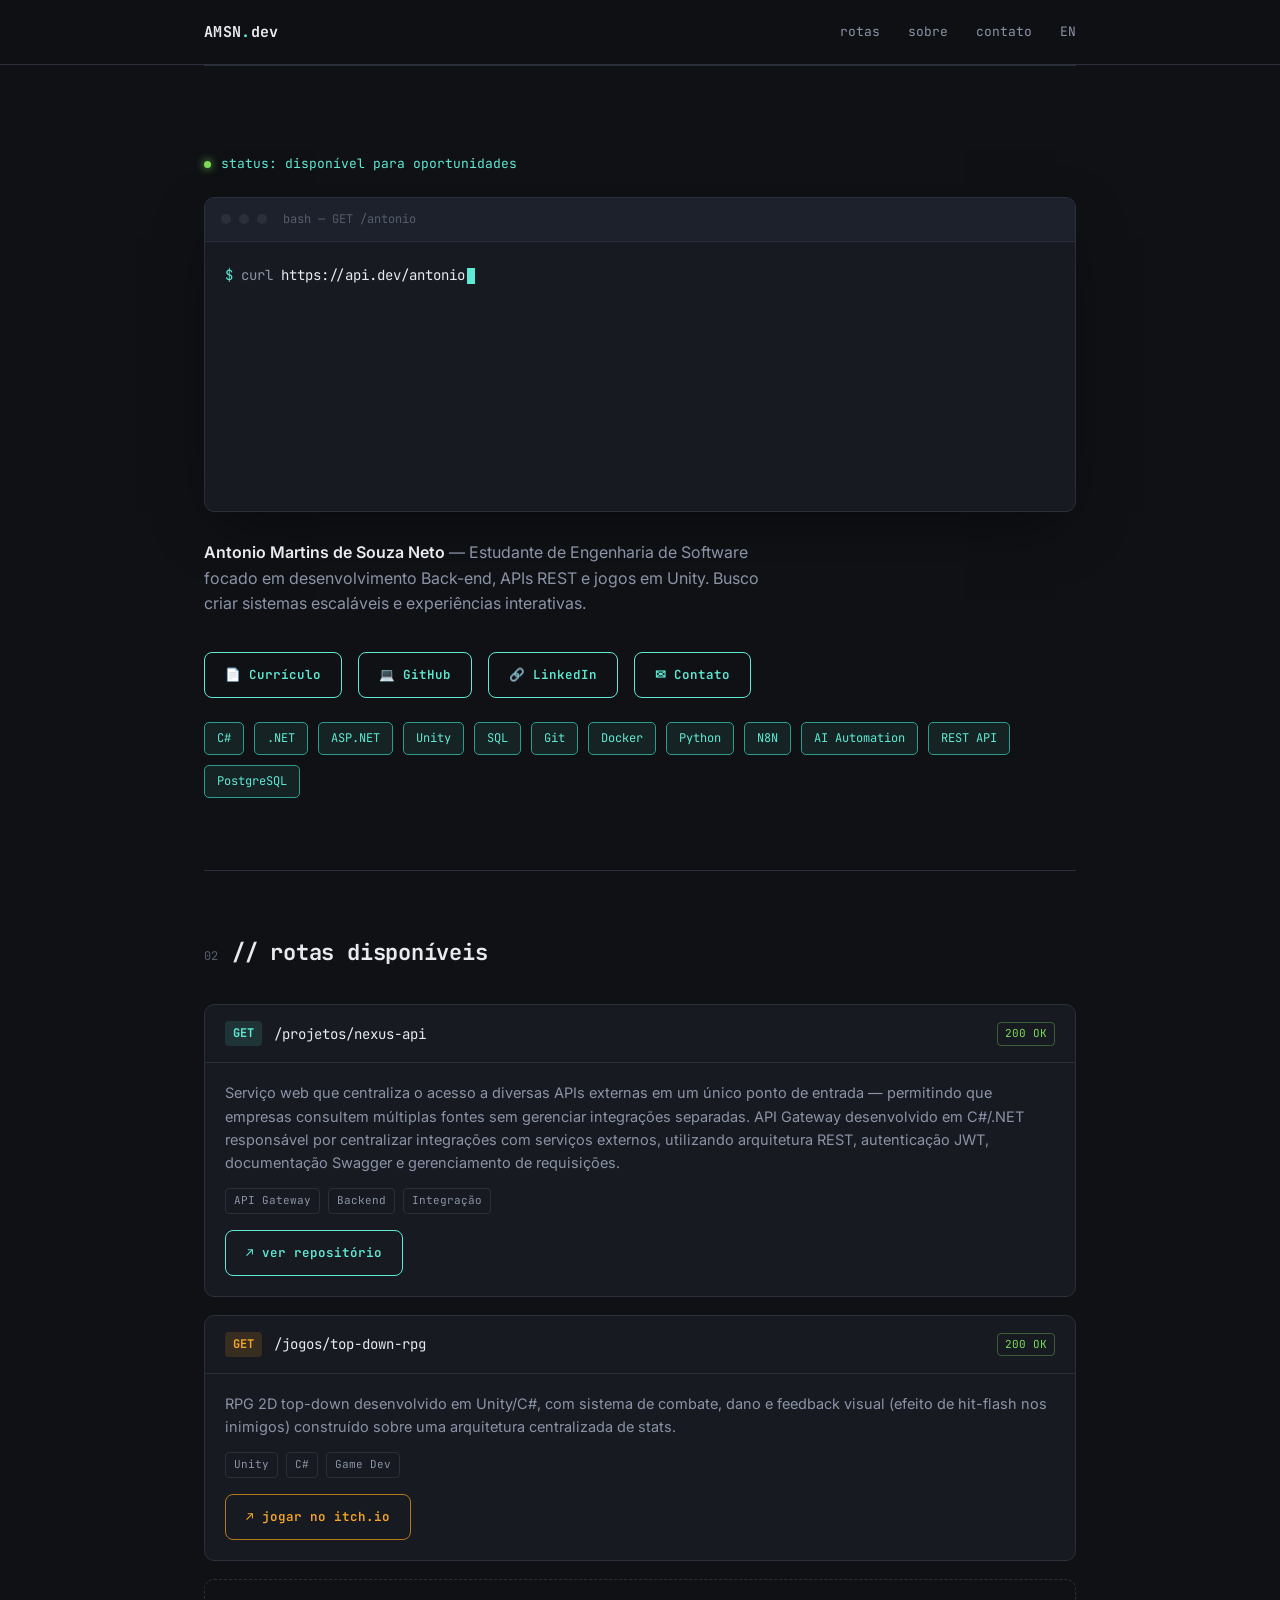
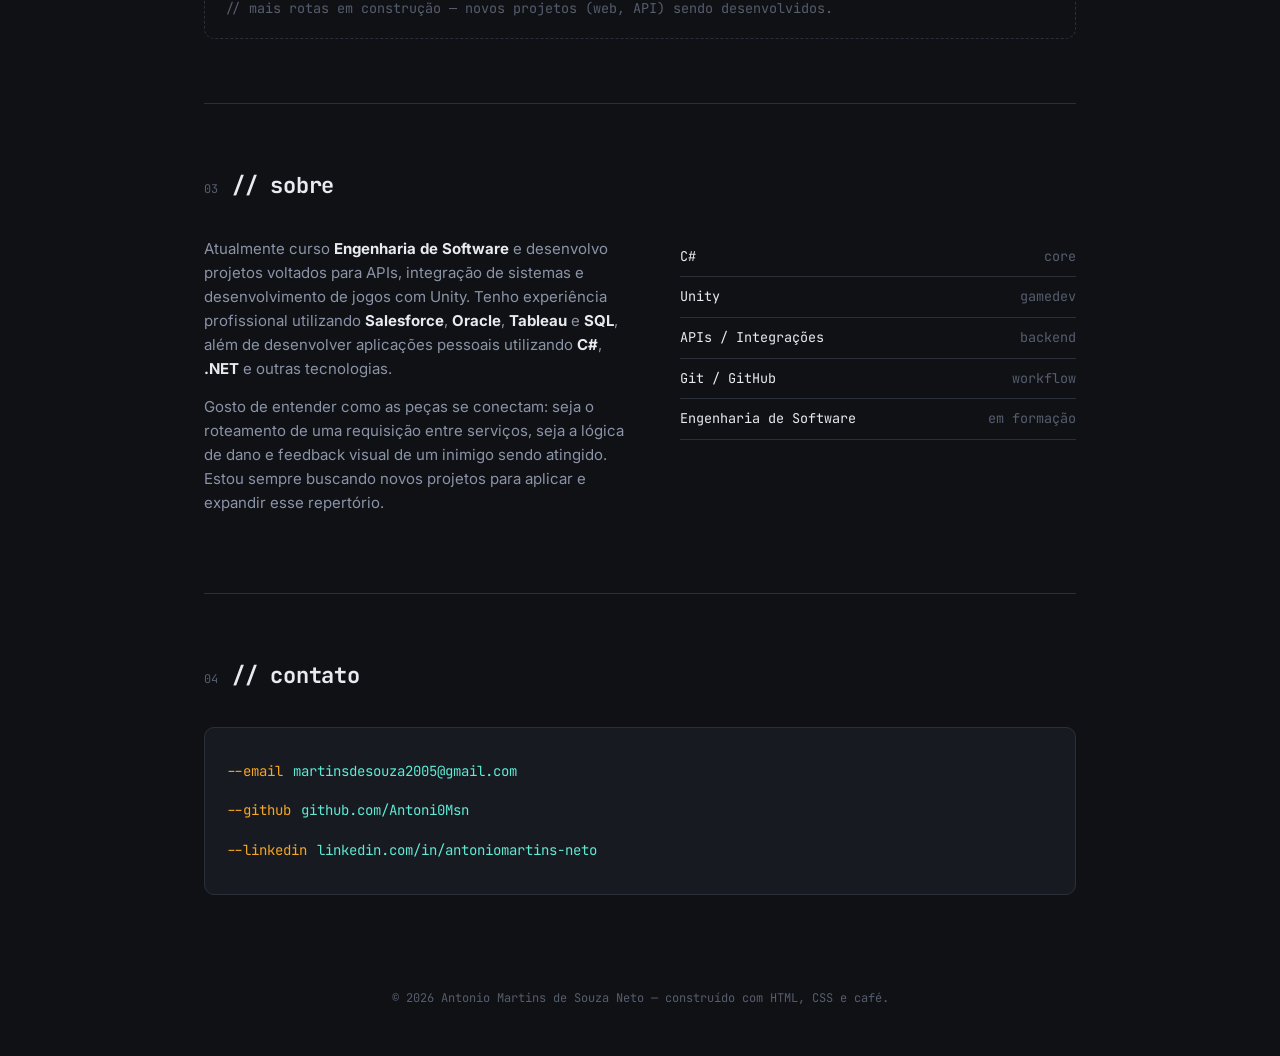
==== pt.html @ 6170e7d7 "Rename PT.html to pt.html Some Correction Again / Portuguese Version issue on try open it" ====
<!DOCTYPE html>
<html lang="PT-BR">

<head>
    <meta charset="UTF-8">
    <meta name="viewport" content="width=device-width, initial-scale=1.0">
    <title>Antonio Martins de Souza Neto — Portfólio</title>
    <link rel="preconnect" href="https://fonts.googleapis.com">
    <link rel="preconnect" href="https://fonts.gstatic.com" crossorigin>
    <link
        href="https://fonts.googleapis.com/css2?family=Inter:wght@400;500;600;700&family=JetBrains+Mono:wght@400;500;700&display=swap"
        rel="stylesheet">
    <link rel="stylesheet" href="style.css">
    <link rel="icon" href="favicon.png" type="image/png">

</head>

<body>
    <header>
        <nav class="wrap">
            <div class="logo">AMSN<span>.</span>dev</div>
            <div class="navlinks">
                <a href="#routes">rotas</a>
                <a href="#sobre">sobre</a>
                <a href="#contato">contato</a>
                <a href="index.html">EN</a>
            </div>
        </nav>
    </header>

    <main class="wrap">

        <section class="hero">
            <div class="hero-kicker"><span class="dot"></span>status: disponível para oportunidades</div>

            <div class="terminal">
                <div class="terminal-bar">
                    <span class="tb-dot"></span><span class="tb-dot"></span><span class="tb-dot"></span>
                    <span class="terminal-title">bash — GET /antonio</span>
                </div>
                <div class="terminal-body">
                    <div class="prompt-line"><span class="sym">$</span> curl <span id="typed"></span><span
                            class="cursor" id="cursor"></span></div>
                    <div class="response" id="response">
                        <pre><span class="json-punc">{</span>
  <span class="json-key">"nome"</span><span class="json-punc">:</span> <span class="json-str">"Antonio Martins de Souza Neto"</span><span class="json-punc">,</span>
  <span class="json-key">"cargo"</span><span class="json-punc">:</span> <span class="json-str">"Desenvolvedor Backend em formação"</span><span class="json-punc">,</span>
  <span class="json-key">"constroi"</span><span class="json-punc">:</span> <span class="json-punc">[</span><span class="json-str">"APIs"</span><span class="json-punc">,</span> <span class="json-str">"jogos 2D"</span><span class="json-punc">]</span><span class="json-punc">,</span>
  <span class="json-key">"stack"</span><span class="json-punc">:</span> <span class="json-punc">[</span><span class="json-str">"C#"</span><span class="json-punc">,</span> <span class="json-str">"Unity"</span><span class="json-punc">,</span> <span class="json-str">".NET"</span><span class="json-punc">]</span>
<span class="json-punc">}</span></pre>
                        <div class="status-line"><span class="status-ok">● 200 OK</span> — 12ms</div>
                    </div>
                </div>
            </div>

            <p class="hero-sub">
                <strong>Antonio Martins de Souza Neto</strong> — Estudante de Engenharia de Software focado em
                desenvolvimento Back-end, APIs REST e jogos em Unity. Busco criar sistemas escaláveis e experiências
                interativas.
            </p>

            <div class="hero-actions">

                <a href="assets/resume-EN.pdf" target="_blank" class="btn">
                    📄 Currículo
                </a>

                <a href="https://github.com/Antoni0Msn" target="_blank" class="btn">
                    💻 GitHub
                </a>

                <a href="https://www.linkedin.com/in/antoniomartins-neto/" target="_blank" class="btn">
                    🔗 LinkedIn
                </a>

                <a href="#contato" class="btn">
                    ✉ Contato
                </a>

            </div>
            <div class="hero-stack">
                <span>C#</span>
                <span>.NET</span>
                <span>ASP.NET</span>
                <span>Unity</span>
                <span>SQL</span>
                <span>Git</span>
                <span>Docker</span>
                <span>Python</span>
                <span>N8N</span>
                <span>AI Automation</span>
                <span>REST API</span>
                <span>PostgreSQL</span>
            </div>

        </section>

        <section id="routes">
            <div class="sec-head">
                <span class="sec-tag">02</span>
                <span class="sec-title">// rotas disponíveis</span>
            </div>

            <div class="route">
                <div class="route-head">
                    <span class="method">GET</span>
                    <span class="path">/projetos/nexus-api</span>
                    <span class="status-badge">200 OK</span>
                </div>
                <div class="route-body">
                    <p class="route-desc">
                        Serviço web que centraliza o acesso a diversas APIs externas em um único ponto de entrada —
                        permitindo que empresas consultem múltiplas fontes sem gerenciar integrações separadas. API
                        Gateway desenvolvido em C#/.NET responsável por centralizar integrações
                        com serviços externos, utilizando arquitetura REST, autenticação JWT,
                        documentação Swagger e gerenciamento de requisições.

                    </p>
                    <div class="route-tags">
                        <span class="tag">API Gateway</span>
                        <span class="tag">Backend</span>
                        <span class="tag">Integração</span>
                    </div>
                    <div class="route-links">
                        <a class="btn" href="https://github.com/Antoni0Msn/Trabalho-Nexus-Api" target="_blank"
                            rel="noopener">↗ ver repositório</a>
                    </div>
                </div>
            </div>

            <div class="route game">
                <div class="route-head">
                    <span class="method">GET</span>
                    <span class="path">/jogos/top-down-rpg</span>
                    <span class="status-badge">200 OK</span>
                </div>
                <div class="route-body">
                    <p class="route-desc">
                        RPG 2D top-down desenvolvido em Unity/C#, com sistema de combate, dano e feedback visual
                        (efeito de hit-flash nos inimigos) construído sobre uma arquitetura centralizada de stats.
                    </p>
                    <div class="route-tags">
                        <span class="tag">Unity</span>
                        <span class="tag">C#</span>
                        <span class="tag">Game Dev</span>
                    </div>
                    <div class="route-links">
                        <a class="btn" href="https://tonplayc.itch.io/game-trainer-v01" target="_blank" rel="noopener">↗
                            jogar no itch.io</a>
                    </div>
                </div>
            </div>

            <div class="route-more">
                // mais rotas em construção — novos projetos (web, API) sendo desenvolvidos.
            </div>
        </section>

        <section id="sobre">
            <div class="sec-head">
                <span class="sec-tag">03</span>
                <span class="sec-title">// sobre</span>
            </div>
            <div class="about-grid">
                <div class="about-text">
                    <p>
                        Atualmente curso <strong>Engenharia de Software</strong> e desenvolvo projetos voltados para
                        APIs, integração de
                        sistemas e desenvolvimento de jogos com Unity. Tenho experiência profissional utilizando
                        <strong>Salesforce</strong>, <strong>Oracle</strong>, <strong>Tableau</strong> e
                        <strong>SQL</strong>, além de desenvolver aplicações pessoais utilizando <strong>C#</strong>,
                        <strong>.NET</strong> e outras tecnologias.
                    </p>
                    <p>
                        Gosto de entender como as peças se conectam: seja o roteamento de uma requisição entre serviços,
                        seja a lógica de dano e feedback visual de um inimigo sendo atingido. Estou sempre buscando
                        novos projetos para aplicar e expandir esse repertório.
                    </p>
                </div>
                <div class="pkg-list">
                    <div class="pkg-row"><span class="pkg-name">C#</span><span class="pkg-ver">core</span></div>
                    <div class="pkg-row"><span class="pkg-name">Unity</span><span class="pkg-ver">gamedev</span></div>
                    <div class="pkg-row"><span class="pkg-name">APIs / Integrações</span><span
                            class="pkg-ver">backend</span></div>
                    <div class="pkg-row"><span class="pkg-name">Git / GitHub</span><span class="pkg-ver">workflow</span>
                    </div>
                    <div class="pkg-row"><span class="pkg-name">Engenharia de Software</span><span class="pkg-ver">em
                            formação</span></div>
                </div>
            </div>
        </section>

        <section id="contato">
            <div class="sec-head">
                <span class="sec-tag">04</span>
                <span class="sec-title">// contato</span>
            </div>
            <div class="contact-term">
                <div class="contact-row"><span class="flag">--email</span> <a
                        href="mailto:martinsdesouza2005@gmail.com">martinsdesouza2005@gmail.com</a></div>
                <div class="contact-row"><span class="flag">--github</span> <a href="https://github.com/Antoni0Msn"
                        target="_blank" rel="noopener">github.com/Antoni0Msn</a></div>
                <div class="contact-row"><span class="flag">--linkedin</span> <a
                        href="https://www.linkedin.com/in/antoniomartins-neto/" target="_blank"
                        rel="noopener">linkedin.com/in/antoniomartins-neto</a></div>
            </div>
        </section>

    </main>

    <footer>
        © <span id="year"></span> Antonio Martins de Souza Neto — construído com HTML, CSS e café.
    </footer>
    <script src="jsScript.js"></script>
</body>

</html>
---- style.css ----
:root {
    --bg: #0F1115;
    --bg-panel: #171A21;
    --bg-panel-2: #1D212B;
    --line: #2A2F3A;
    --text: #E8EAF0;
    --text-dim: #8B93A7;
    --text-dimmer: #565D6E;
    --accent: #5EEAD4;
    --accent-dim: #2C9C8F;
    --accent2: #F5A623;
    --accent2-dim: #B3781A;
    --ok: #7ED957;
    --mono: 'JetBrains Mono', monospace;
    --sans: 'Inter', sans-serif;
}

* {
    box-sizing: border-box;
    margin: 0;
    padding: 0;
}

html {
    scroll-behavior: smooth;
}

body {
    background: var(--bg);
    color: var(--text);
    font-family: var(--sans);
    line-height: 1.6;
    -webkit-font-smoothing: antialiased;
}

::selection {
    background: var(--accent);
    color: var(--bg);
}

a {
    color: inherit;
    text-decoration: none;
}

.wrap {
    max-width: 920px;
    margin: 0 auto;
    padding: 0 24px;
}

/* ---------- NAV ---------- */
header {
    position: sticky;
    top: 0;
    z-index: 50;
    background: rgba(15, 17, 21, 0.85);
    backdrop-filter: blur(8px);
    border-bottom: 1px solid var(--line);
}

nav.wrap {
    display: flex;
    align-items: center;
    justify-content: space-between;
    height: 64px;
}

.logo {
    font-family: var(--mono);
    font-weight: 700;
    font-size: 15px;
    letter-spacing: 0.02em;
}

.logo span {
    color: var(--accent);
}

.navlinks {
    display: flex;
    gap: 28px;
    font-family: var(--mono);
    font-size: 13px;
    color: var(--text-dim);
}

.navlinks a {
    transition: color .15s ease;
}

.navlinks a:hover {
    color: var(--accent);
}

/* ---------- HERO ---------- */
.hero {
    padding: 88px 0 72px;
}

.hero-kicker {
    font-family: var(--mono);
    font-size: 13px;
    color: var(--accent);
    display: flex;
    align-items: center;
    gap: 10px;
    margin-bottom: 22px;
}

.dot {
    width: 7px;
    height: 7px;
    border-radius: 50%;
    background: var(--ok);
    box-shadow: 0 0 8px var(--ok);
    animation: pulse 2s ease-in-out infinite;
}

@keyframes pulse {

    0%,
    100% {
        opacity: 1
    }

    50% {
        opacity: .4
    }
}

.terminal {
    background: var(--bg-panel);
    border: 1px solid var(--line);
    border-radius: 10px;
    overflow: hidden;
    box-shadow: 0 20px 60px -20px rgba(0, 0, 0, 0.6);
}

.terminal-bar {
    display: flex;
    align-items: center;
    gap: 8px;
    padding: 12px 16px;
    background: var(--bg-panel-2);
    border-bottom: 1px solid var(--line);
}

.tb-dot {
    width: 10px;
    height: 10px;
    border-radius: 50%;
    background: var(--line);
}

.terminal-title {
    font-family: var(--mono);
    font-size: 12px;
    color: var(--text-dimmer);
    margin-left: 8px;
}

.terminal-body {
    padding: 22px 20px 26px;
    font-family: var(--mono);
    font-size: 14px;
    min-height: 190px;
}

.prompt-line {
    color: var(--text-dim);
    margin-bottom: 14px;
}

.prompt-line .sym {
    color: var(--accent);
}

#typed {
    color: var(--text);
}

.cursor {
    display: inline-block;
    width: 8px;
    height: 16px;
    background: var(--accent);
    vertical-align: middle;
    margin-left: 2px;
    animation: blink 1s step-end infinite;
}

@keyframes blink {
    50% {
        opacity: 0
    }
}

.response {
    opacity: 0;
    transition: opacity .5s ease;
}

.response.show {
    opacity: 1;
}

.response pre {
    white-space: pre-wrap;
    word-break: break-word;
}

.json-key {
    color: var(--accent2);
}

.json-str {
    color: var(--accent);
}

.json-punc {
    color: var(--text-dimmer);
}

.status-line {
    margin-top: 16px;
    padding-top: 14px;
    border-top: 1px dashed var(--line);
    font-size: 12px;
    color: var(--text-dimmer);
}

.status-ok {
    color: var(--ok);
    font-weight: 600;
}

.hero-sub {
    margin-top: 28px;
    max-width: 560px;
    color: var(--text-dim);
    font-size: 16px;
}

.hero-sub strong {
    color: var(--text);
    font-weight: 600;
}

/* ---------- SECTION HEADERS ---------- */
section {
    padding: 64px 0;
    border-top: 1px solid var(--line);
}

.sec-head {
    display: flex;
    align-items: baseline;
    gap: 14px;
    margin-bottom: 34px;
}

.sec-tag {
    font-family: var(--mono);
    font-size: 12px;
    color: var(--text-dimmer);
}

.sec-title {
    font-family: var(--mono);
    font-size: 22px;
    font-weight: 700;
    letter-spacing: -0.01em;
}

/* ---------- ROUTES / PROJECTS ---------- */
.route {
    background: var(--bg-panel);
    border: 1px solid var(--line);
    border-radius: 10px;
    margin-bottom: 18px;
    overflow: hidden;
    transition: border-color .2s ease, transform .2s ease;
}

.route:hover {
    border-color: var(--accent-dim);
    transform: translateY(-2px);
}

.route.game:hover {
    border-color: var(--accent2-dim);
}

.route-head {
    display: flex;
    align-items: center;
    gap: 12px;
    padding: 16px 20px;
    border-bottom: 1px solid var(--line);
    flex-wrap: wrap;
}

.method {
    font-family: var(--mono);
    font-size: 12px;
    font-weight: 700;
    padding: 3px 8px;
    border-radius: 4px;
    background: rgba(94, 234, 212, 0.12);
    color: var(--accent);
}

.route.game .method {
    background: rgba(245, 166, 35, 0.14);
    color: var(--accent2);
}

.path {
    font-family: var(--mono);
    font-size: 14px;
    color: var(--text);
}

.status-badge {
    margin-left: auto;
    font-family: var(--mono);
    font-size: 11px;
    color: var(--ok);
    border: 1px solid rgba(126, 217, 87, 0.35);
    border-radius: 4px;
    padding: 2px 7px;
}

.route-body {
    padding: 18px 20px 20px;
}

.route-desc {
    color: var(--text-dim);
    font-size: 14.5px;
    margin-bottom: 14px;
}

.route-tags {
    display: flex;
    gap: 8px;
    flex-wrap: wrap;
    margin-bottom: 16px;
}

.tag {
    font-family: var(--mono);
    font-size: 11px;
    color: var(--text-dim);
    border: 1px solid var(--line);
    border-radius: 4px;
    padding: 3px 8px;
}

.route-links {
    display: flex;
    gap: 12px;
    flex-wrap: wrap;
}

.btn {
    font-family: var(--mono);
    font-size: 12.5px;
    font-weight: 600;
    padding: 8px 14px;
    border-radius: 6px;
    border: 1px solid var(--accent-dim);
    color: var(--accent);
    display: inline-flex;
    align-items: center;
    gap: 6px;
    transition: background .15s ease, color .15s ease;
}

.btn:hover {
    background: var(--accent);
    color: var(--bg);
}

.route.game .btn {
    border-color: var(--accent2-dim);
    color: var(--accent2);
}

.route.game .btn:hover {
    background: var(--accent2);
    color: var(--bg);
}

.route-more {
    border: 1px dashed var(--line);
    border-radius: 10px;
    padding: 18px 20px;
    color: var(--text-dimmer);
    font-size: 13.5px;
    font-family: var(--mono);
}

/* ---------- ABOUT / STACK ---------- */
.about-grid {
    display: grid;
    grid-template-columns: 1.1fr 1fr;
    gap: 40px;
}

.about-text p {
    color: var(--text-dim);
    margin-bottom: 14px;
    font-size: 15px;
}

.about-text strong {
    color: var(--text);
}

.pkg-list {
    font-family: var(--mono);
    font-size: 13.5px;
}

.pkg-row {
    display: flex;
    justify-content: space-between;
    align-items: center;
    padding: 9px 0;
    border-bottom: 1px solid var(--line);
}

.pkg-name {
    color: var(--text);
}

.pkg-ver {
    color: var(--text-dimmer);
}

/* ---------- CONTACT ---------- */
.contact-term {
    background: var(--bg-panel);
    border: 1px solid var(--line);
    border-radius: 10px;
    padding: 24px 22px;
    font-family: var(--mono);
    font-size: 14px;
}

.contact-row {
    display: flex;
    gap: 10px;
    padding: 8px 0;
    flex-wrap: wrap;
}

.contact-row .flag {
    color: var(--accent2);
}

.contact-row a {
    color: var(--accent);
    border-bottom: 1px solid transparent;
}

.contact-row a:hover {
    border-color: var(--accent);
}

footer {
    padding: 30px 0 48px;
    text-align: center;
    color: var(--text-dimmer);
    font-family: var(--mono);
    font-size: 12px;
}

@media (max-width: 720px) {
    .about-grid {
        grid-template-columns: 1fr;
    }

    .navlinks {
        display: none;
    }

    .hero {
        padding: 56px 0 48px;
    }
}

@media (prefers-reduced-motion: reduce) {
    * {
        animation: none !important;
        transition: none !important;
    }
}

.hero-actions {

    display: flex;

    gap: 16px;

    flex-wrap: wrap;

    margin-top: 35px;

}

.btn {

    padding: 12px 20px;

    border: 1px solid var(--accent);

    border-radius: 8px;

    font-family: var(--mono);

    transition: .25s;

    color: var(--accent);

    background: transparent;

}

.btn:hover {

    background: var(--accent);

    color: var(--bg);

    transform: translateY(-3px);

    box-shadow: 0 8px 20px rgba(94, 234, 212, .18);

}

.primary {

    background: var(--accent);

    color: var(--bg);

    font-weight: 600;

}

.primary:hover {

    transform: translateY(-3px) scale(1.03);

}

.hero-stack {
    display: flex;
    flex-wrap: wrap;
    gap: 10px;
    margin-top: 24px;
}

.hero-stack span {
    font-family: var(--mono);
    font-size: 12px;
    color: var(--accent);
    background: rgba(94, 234, 212, .08);
    border: 1px solid var(--accent-dim);
    border-radius: 5px;
    padding: 6px 12px;
    transition: .2s ease;
}

.hero-stack span:hover {
    background: var(--accent);
    color: var(--bg);
    transform: translateY(-2px);
}
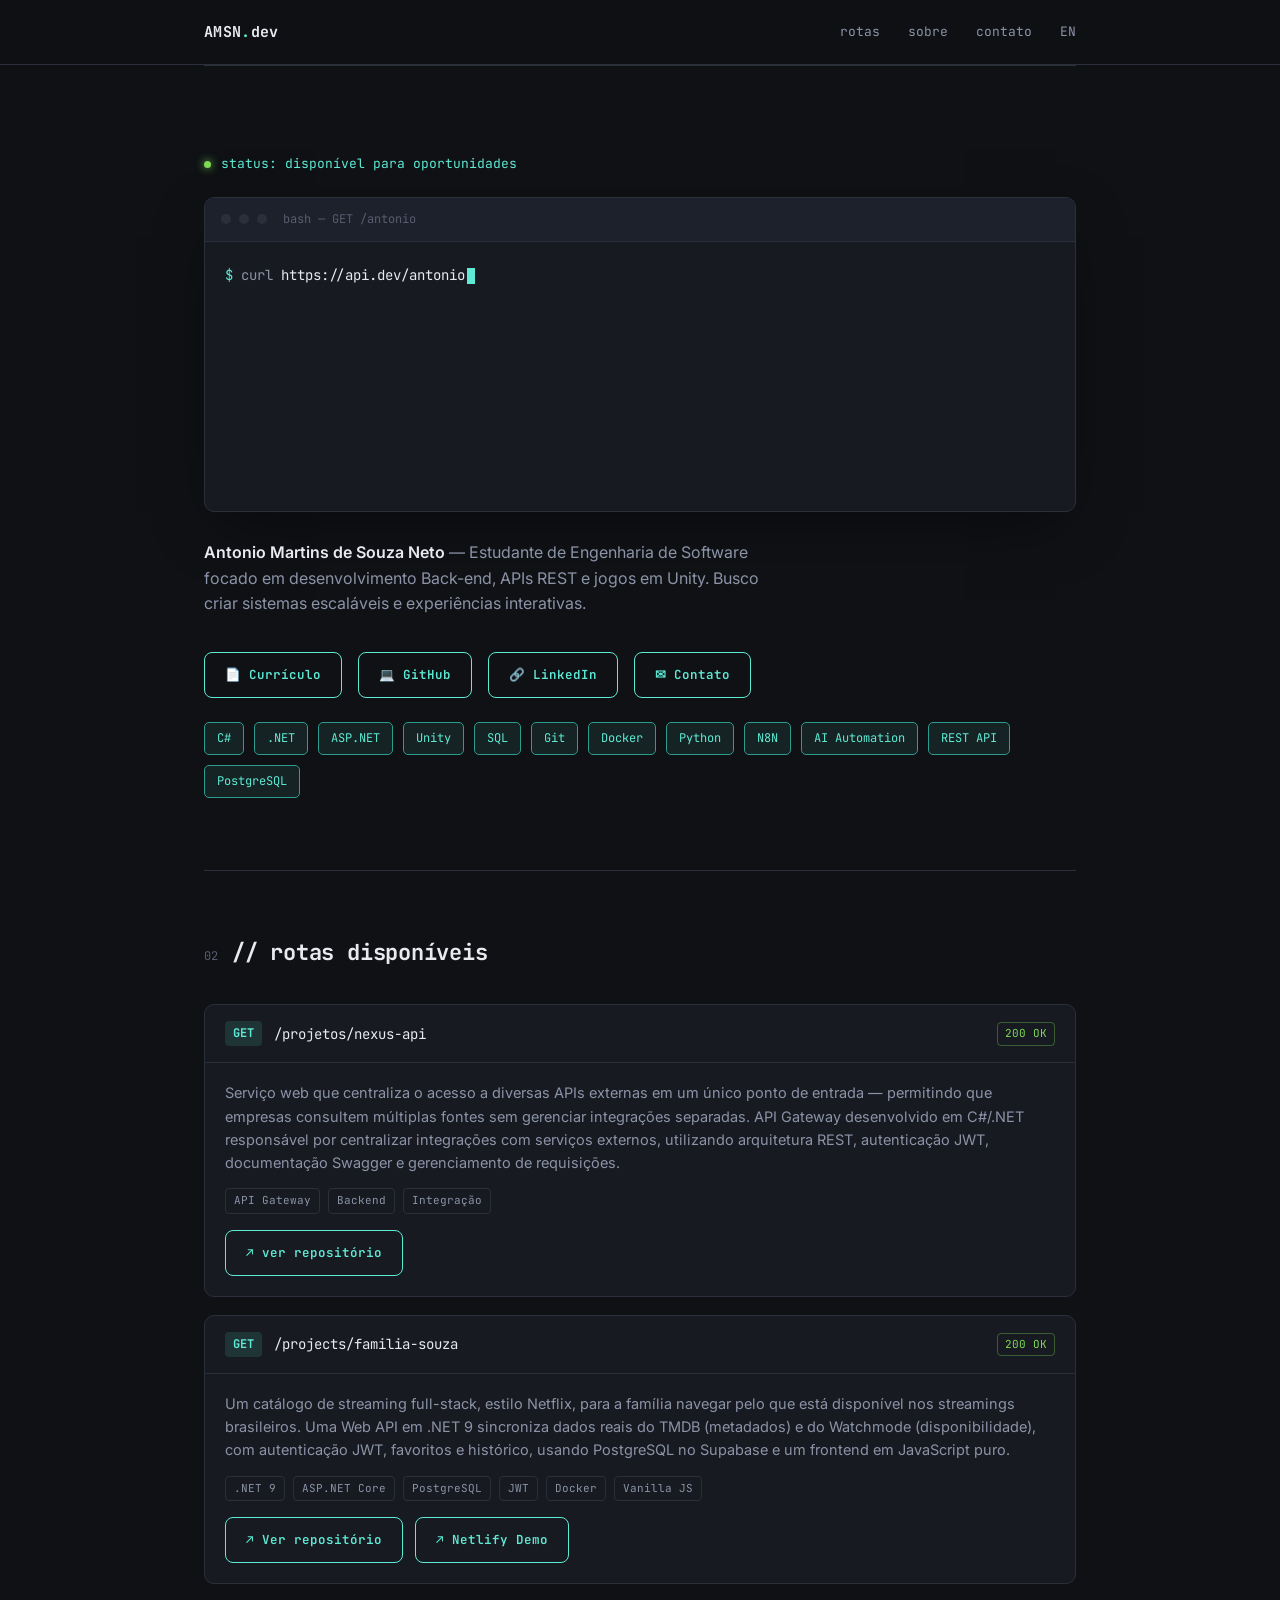
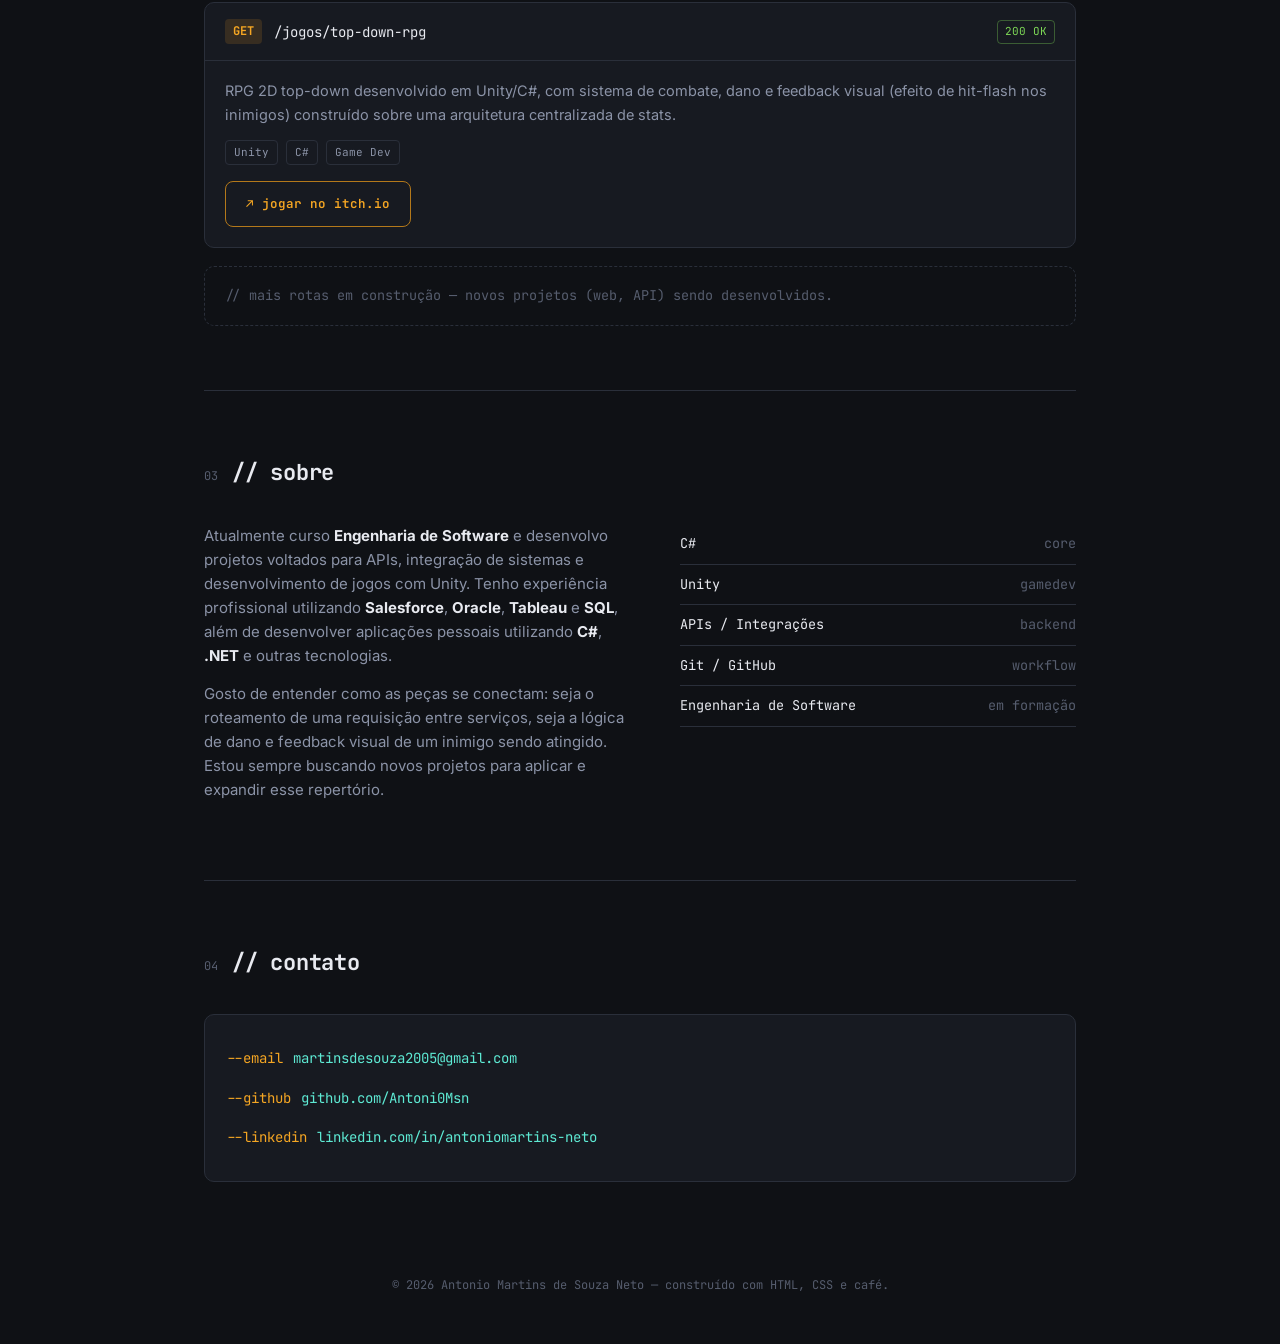
==== commit 59f56448: "Update pt.html" ====
--- a/pt.html
+++ b/pt.html
@@ -61,7 +61,7 @@
 
             <div class="hero-actions">
 
-                <a href="assets/resume-EN.pdf" target="_blank" class="btn">
+                <a href="assets/Resume_PT.pdf" target="_blank" class="btn">
                     📄 Currículo
                 </a>
 
@@ -127,6 +127,35 @@
                     </div>
                 </div>
             </div>
+            <div class="route">
+                <div class="route-head">
+                    <span class="method">GET</span>
+                    <span class="path">/projects/familia-souza</span>
+                    <span class="status-badge">200 OK</span>
+                </div>
+                <div class="route-body">
+                    <p class="route-desc">
+                        Um catálogo de streaming full-stack, estilo Netflix, para a família navegar pelo que está
+                        disponível nos streamings brasileiros. Uma Web API em .NET 9 sincroniza dados reais do TMDB
+                        (metadados) e do Watchmode (disponibilidade), com autenticação JWT, favoritos e histórico,
+                        usando PostgreSQL no Supabase e um frontend em JavaScript puro.
+                    </p>
+                    <div class="route-tags">
+                        <span class="tag">.NET 9</span>
+                        <span class="tag">ASP.NET Core</span>
+                        <span class="tag">PostgreSQL</span>
+                        <span class="tag">JWT</span>
+                        <span class="tag">Docker</span>
+                        <span class="tag">Vanilla JS</span>
+                    </div>
+                    <div class="route-links">
+                        <a class="btn" href="https://github.com/Antoni0Msn/SouzaFamilyProject" target="_blank"
+                            rel="noopener">↗ Ver repositório</a>
+                        <a class="btn" href="https://souzafamily.netlify.app" target="_blank" rel="noopener">↗ Netlify
+                            Demo</a>
+                    </div>
+                </div>
+            </div>
 
             <div class="route game">
                 <div class="route-head">
